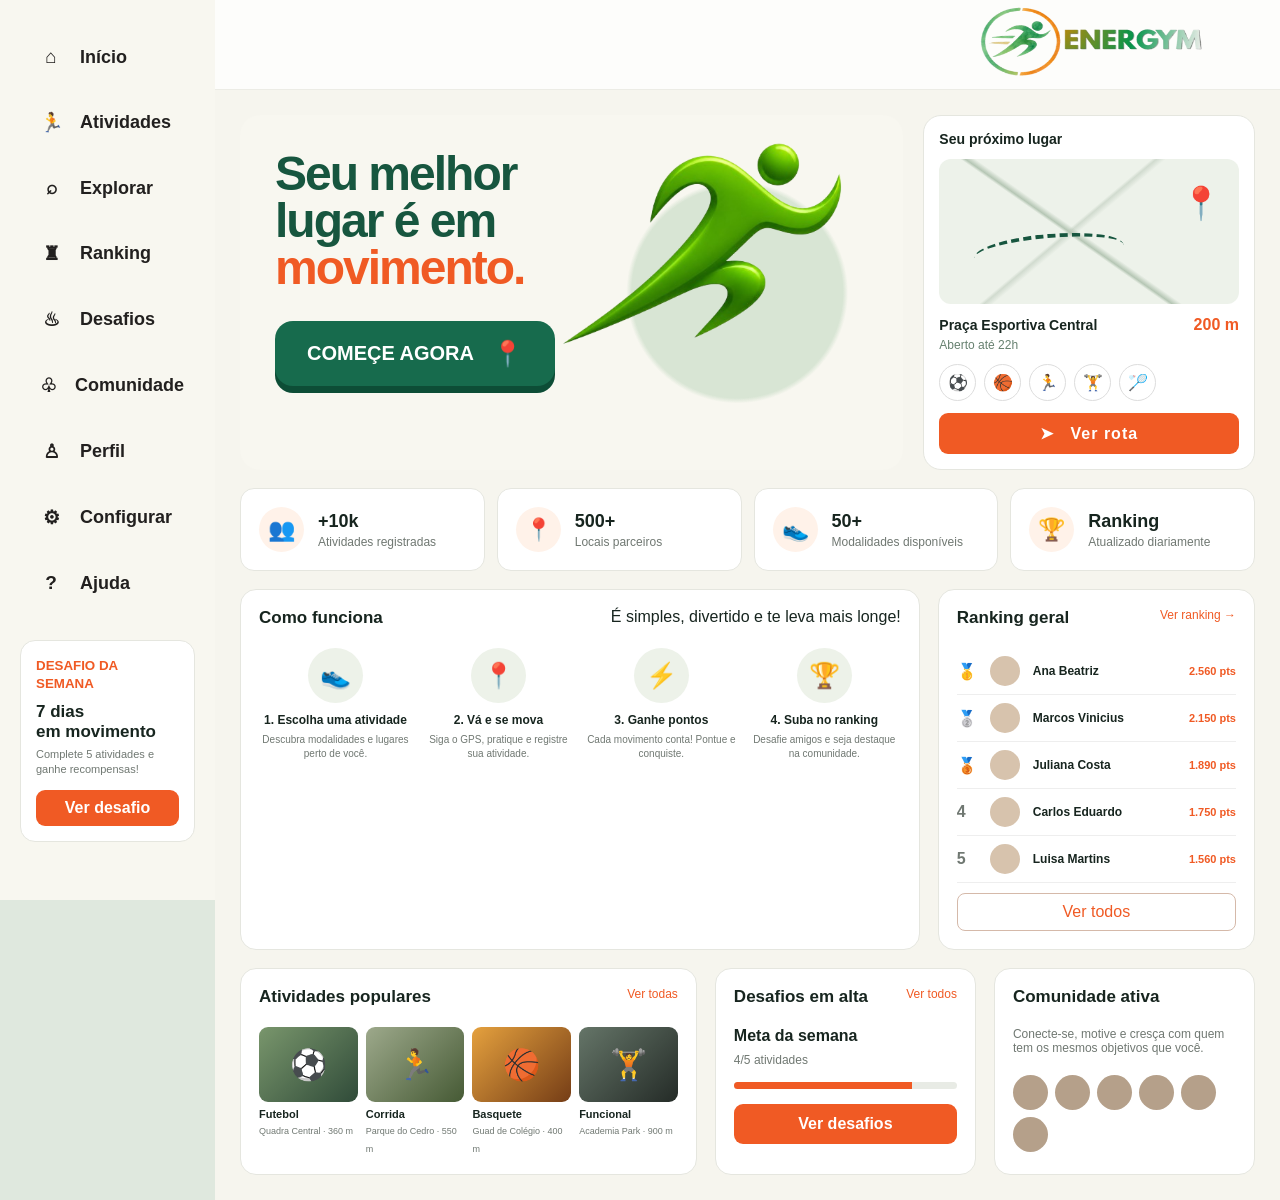
==== ola mundo/index.html @ 24ef286b "Add files via upload" ====
<!DOCTYPE html>
<html lang="en">
<head>
  <meta charset="UTF-8">
  <meta name="viewport" content="width=device-width, initial-scale=1.0">
  <title>ENERGYM</title>
  <link rel="icon" type="image/png" tamanhos="512x512" href="/icon-512x512.png(1).png">

<aside class="sidebar">


<link rel="stylesheet" href="style.css">


    <nav class="menu">

      <div class="menu-item">
        <span class="menu-icon">⌂</span>
        Início
      </div>

      <div class="menu-item">
        <span class="menu-icon">🏃</span>
        Atividades
      </div>

      <div class="menu-item">
        <span class="menu-icon">⌕</span>
        Explorar
      </div>

      <div class="menu-item">
        <span class="menu-icon">♜</span>
        Ranking
      </div>

      <div class="menu-item">
        <span class="menu-icon">♨</span>
        Desafios
      </div>

      <div class="menu-item">
        <span class="menu-icon">♧</span>
        Comunidade
      </div>

      <div class="menu-item">
        <span class="menu-icon">♙</span>
        Perfil
      </div>

      <div class="menu-item">
        <span class="menu-icon">⚙</span>
        Configurar
      </div>

      <div class="menu-item">
        <span class="menu-icon">?</span>
        Ajuda
      </div>

    </nav>

    <div class="weekly">
      <small>DESAFIO DA SEMANA</small>

      <h3>7 dias<br>em movimento</h3>

      <p>
        Complete 5 atividades e ganhe recompensas!
      </p>

      <button>Ver desafio</button>
    </div>

  </aside>

  <!-- MAIN -->
  <main class="main">

    <header class="topbar">

      <div class="notification"></div>

      <div class="profile">
        <div class="avatar">
        </div>

        <div class="profile-info">
          
          <img src="logo0.1-removebg-preview.png" alt="Logo da Empresa" width="300"
  height="75">

  </div>
        

      
      </div>

    </header>

    <section class="content">

      <!-- HERO -->
      <div class="hero">

        <div class="hero-main">

          <h1>
            Seu melhor<br>
            lugar é em<br>
            <span>movimento.</span>
          </h1>

          
          <div class="botoes">
            <button class="btn btn-explorar" onclick="explorar()">
                <span>COMEÇE AGORA</span>
                <span class="icone">📍</span>
            </button>
        
            
        </div>

          <div class="runner">
            <img src="homen_correndo-removebg-preview.png"  width="350px"></div>
        

        </div>
          
        <!-- LOCATION -->
        <div class="location-card">

          <h3>Seu próximo lugar</h3>

          <div class="map">
            <div class="route"></div>
          </div>

          <div class="location-info">

            <div>
              <strong>Praça Esportiva Central</strong>
              <span class="open">Aberto até 22h</span>
            </div>

            <span class="distance">200 m</span>

          </div>

          <div class="sports">
            <div class="sport">⚽</div>
            <div class="sport">🏀</div>
            <div class="sport">🏃</div>
            <div class="sport">🏋</div>
            <div class="sport">🏸</div>
          </div>

          <button class="route-btn">
            ➤ &nbsp; Ver rota
          </button>

        </div>

      </div>

      <!-- STATS -->
      <div class="stats">

        <div class="stat">
          <div class="stat-icon">👥</div>
          <div>
            <strong>+10k</strong>
            <span>Atividades registradas</span>
          </div>
        </div>

        <div class="stat">
          <div class="stat-icon">📍</div>
          <div>
            <strong>500+</strong>
            <span>Locais parceiros</span>
          </div>
        </div>

        <div class="stat">
          <div class="stat-icon">👟</div>
          <div>
            <strong>50+</strong>
            <span>Modalidades disponíveis</span>
          </div>
        </div>

        <div class="stat">
          <div class="stat-icon">🏆</div>
          <div>
            <strong>Ranking</strong>
            <span>Atualizado diariamente</span>
          </div>
        </div>

      </div>

      <!-- HOW IT WORKS + RANKING -->
      <div class="two-columns">

        <div class="card">

          <div class="card-title">
            <h2>Como funciona</h2>
            <span>É simples, divertido e te leva mais longe!</span>
          </div>

          <div class="steps">

            <div class="step">
              <div class="step-icon">👟</div>
              <h4>1. Escolha uma atividade</h4>
              <p>Descubra modalidades e lugares perto de você.</p>
            </div>

            <div class="step">
              <div class="step-icon">📍</div>
              <h4>2. Vá e se mova</h4>
              <p>Siga o GPS, pratique e registre sua atividade.</p>
            </div>

            <div class="step">
              <div class="step-icon">⚡</div>
              <h4>3. Ganhe pontos</h4>
              <p>Cada movimento conta! Pontue e conquiste.</p>
            </div>

            <div class="step">
              <div class="step-icon">🏆</div>
              <h4>4. Suba no ranking</h4>
              <p>Desafie amigos e seja destaque na comunidade.</p>
            </div>

          </div>

        </div>

        <div class="card">

          <div class="card-title">
            <h2>Ranking geral</h2>
            <a href="#">Ver ranking →</a>
          </div>

          <div class="ranking-item">
            <span class="rank">🥇</span>
            <div class="mini-avatar"></div>
            <strong>Ana Beatriz</strong>
            <span class="points">2.560 pts</span>
          </div>

          <div class="ranking-item">
            <span class="rank">🥈</span>
            <div class="mini-avatar"></div>
            <strong>Marcos Vinicius</strong>
            <span class="points">2.150 pts</span>
          </div>

          <div class="ranking-item">
            <span class="rank">🥉</span>
            <div class="mini-avatar"></div>
            <strong>Juliana Costa</strong>
            <span class="points">1.890 pts</span>
          </div>

          <div class="ranking-item">
            <span class="rank">4</span>
            <div class="mini-avatar"></div>
            <strong>Carlos Eduardo</strong>
            <span class="points">1.750 pts</span>
          </div>

          <div class="ranking-item">
            <span class="rank">5</span>
            <div class="mini-avatar"></div>
            <strong>Luisa Martins</strong>
            <span class="points">1.560 pts</span>
          </div>

          <button class="see-all">Ver todos</button>

        </div>

      </div>

      <!-- BOTTOM -->
      <div class="bottom-grid">

        <!-- ACTIVITIES -->
        <div class="card">

          <div class="card-title">
            <h2>Atividades populares</h2>
            <a href="#">Ver todas</a>
          </div>

          <div class="activities">

            <div class="activity">
              <div class="activity-img">⚽</div>
              <strong>Futebol</strong>
              <small>Quadra Central · 360 m</small>
            </div>

            <div class="activity">
              <div class="activity-img">🏃</div>
              <strong>Corrida</strong>
              <small>Parque do Cedro · 550 m</small>
            </div>

            <div class="activity">
              <div class="activity-img">🏀</div>
              <strong>Basquete</strong>
              <small>Guad de Colégio · 400 m</small>
            </div>

            <div class="activity">
              <div class="activity-img">🏋</div>
              <strong>Funcional</strong>
              <small>Academia Park · 900 m</small>
            </div>

          </div>

        </div>

        <!-- CHALLENGE -->
        <div class="card">

          <div class="card-title">
            <h2>Desafios em alta</h2>
            <a href="#">Ver todos</a>
          </div>

          <strong>Meta da semana</strong>

          <p style="margin-top:8px;color:#707872;font-size:12px;">
            4/5 atividades
          </p>

          <div class="progress-bar">
            <div class="progress"></div>
          </div>

          <button class="challenge-btn">
            Ver desafios
          </button>

        </div>

        <!-- COMMUNITY -->
        <div class="card">

          <div class="card-title">
            <h2>Comunidade ativa</h2>
          </div>

          <p style="color:#707872;font-size:12px;">
            Conecte-se, motive e cresça com quem tem os
            mesmos objetivos que você.
          </p>

          <div class="community">
            <div class="community-avatar"></div>
            <div class="community-avatar"></div>
            <div class="community-avatar"></div>
            <div class="community-avatar"></div>
            <div class="community-avatar"></div>
            <div class="community-avatar"></div>
          </div>

        </div>

      </div>

    </section>

  </main>

</div>

<!-- MOBILE NAV -->
<nav class="mobile-nav">

 
  <div>
    🏃
    <br>Atividades
  </div>

  <div class="plus">
    +
  </div>

  <div>
    📊
    <br>Ranking
  </div>

  <div>
    👤
    <br>Perfil
  </div>
 
</nav>



  
</body>
</html>
---- ola mundo/style.css ----
* {
      margin: 0;
      padding: 0;
      box-sizing: border-box;
    }


    :root {
      --green: #17563f;
      --green-light: #e8f0e8;
      --orange: #f05a24;
      --orange-dark: #dd4e1d;
      --cream: #f7f5ed;
      --white: #fff;
      --text: #17251f;
      --muted: #707872;
      --border: #e5e6df;
    }

    body {
      font-family: Arial, Helvetica, sans-serif;
      background: #dfe8de;
      color: var(--text);
    ;
    }

    button {
      font: inherit;
      cursor: pointer;
      border: 0;
    }

   

    .app {
      min-height: 100vh;
      display: flex;
    }

  

    .sidebar {
      width: 215px;
      background: #f8f7f0;
      padding: 28px 20px;
      position: fixed;
      left: 0;
      top: 0;
      bottom: 0;
      z-index: 20;
    }

    div.logo {
      display: flex;
      justify-content: start;
      align-items:center;
      height: 50px;
      margin-bottom: 30px;
map-responsive{

    overflow:hidden;

    padding-bottom:56.25%;

    position:relative;

    height:0;

}

.map-responsive iframe{

    left:0;

    top:0;

    height:100%;

    width:100%;

    position:absolute;

}
      
    }

    .menu {
      display: flex;
      flex-direction: column;
      gap: 7px;
    }

    .menu-item {
      display: flex;
      align-items: center;
      gap: 18px;
      padding: 18px 20px;
      border-radius: 14px;
      text-decoration: none;
      color: #22201f;
      font-size: 18px;
      font-weight: 600;
      transition: all 0.25s ease;
    }

    .menu-item:hover {
      background:rgb(255, 95, 2);
      color: green;
    }

    .menu-item.active {
      background: var(--orange);
      color: white;
    }

    .menu-icon {
      width: 22px;
      text-align: center;
      font-size: 19px;
      
    }

    .weekly {
      margin-top: 28px;
      padding: 15px;
      background: white;
      border-radius: 15px;
      border: 1px solid var(--border);
    }

    .weekly small {
      color: var(--orange);
      font-weight: 800;
    }

    .weekly h3 {
      margin: 10px 0 5px;
      font-size: 17px;
    }

    .weekly p {
      color: var(--muted);
      font-size: 11px;
      line-height: 1.4;
    }

    .weekly button {
      margin-top: 12px;
      width: 100%;
      background: var(--orange);
      color: white;
      padding: 9px;
      border-radius: 9px;
      font-weight: bold;
    }

    
    .main {
  
      margin-left: 215px;
      width: calc(100% - 215px);
      background: #f6f5ee;
      min-height: 100vh;
      justify-content: center;
      align-items: center;
    }

    .topbar {
      height: 90px;
      background: rgba(255,255,255,.8);
      border-bottom: 1px solid #ecece5;
      display: flex;
      justify-content: flex-end;
      align-items: center;
      padding: 0 30px;
      gap: 25px;
    }

    .notification {
      font-size: 23px;
    }

    .profile {
      display: flex;
      align-items: center;
      gap: 10px;
    }

    .avatar {
      width: 42px;
      height: 42px;
      border-radius: 50%;
       display: flex;
      justify-content: center;
      align-items: center;
      color: white;
      font-weight: bold;
    }

    .profile-info strong {
      display: block;
      font-size: 13px;
    }

    .profile-info small {
      color: var(--muted);
    }

    .content {
      padding: 25px;
      max-width: 1250px;
      margin: auto;
    }

    /* =========================
       HERO
    ========================= */

    .hero {
      display: grid;
      grid-template-columns: 1.6fr .8fr;
      gap: 20px;
      margin-bottom: 18px;
    }

    .hero-main {
      min-height: 350px;
      padding: 35px;
      border-radius: 20px;
      background:
        radial-gradient(circle at 75% 50%, #d8e5d4 0 20%, transparent 21%),
        #f8f7f0;
      overflow: hidden;
      position: relative;
    }

    .hero-main h1 {
      max-width: 400px;
      font-size: 48px;
      line-height: .98;
      letter-spacing: -2px;
      color: var(--green);
      text-align:left;
    }

    .hero-main h1 span {
      color: var(--orange);
  
    }
    .botoes {
      display: flex;
      gap: 20px;
      margin-top: 30px;
      flex-wrap: wrap;
  }
  
  .btn {
      border: none;
      padding: 18px 30px;
      min-width: 280px;
  
      border-radius: 18px;
  
      font-size: 20px;
      font-weight: 700;
  
      display: flex;
      align-items: center;
      justify-content: center;
      gap: 18px;
  
      cursor: pointer;
  
      transition:
          transform 0.2s ease,
          box-shadow 0.2s ease,
          background 0.2s ease;
  }
  
  /* Botão verde */
  .btn-explorar {
      background: #176b4d;
      color: white;
  
      box-shadow: 0 7px 0 #0d4d36;
  }
  
 
  
  /* Quando passa o mouse */
  .btn:hover {
      transform: translateY(-5px);
  }
  
  /* Quando clica */
  .btn:active {
      transform: translateY(3px);
      box-shadow: 0 3px 0 #0d4d36;
  }
  
  .btn-atividade:active {
      box-shadow: 0 3px 0 #c93618;
  }
  
  /* Ícones */
  .icone {
      font-size: 25px;
      transition: transform 0.3s ease;
  }
  
  .btn:hover .icone {
      transform: scale(1.25) rotate(8deg);
  }
  

   

    .runner {
      position: absolute;
     justify-content: center;
      align-items: center;
      right: 25px;
      bottom: 20px;
      font-size: 100px;
      color: var(--green);
      
      
    }

    

    .location-card {
      background: white;
      border-radius: 18px;
      padding: 15px;
      border: 1px solid var(--border);
    }

    .location-card h3 {
      font-size: 14px;
      margin-bottom: 12px;
    }

    .map {
      height: 145px;
      border-radius: 12px;
      background:
        linear-gradient(35deg, transparent 45%, #b5c6b4 46%, transparent 48%),
        linear-gradient(140deg, transparent 45%, #d1dbcf 46%, transparent 48%),
        #edf2ea;
      position: relative;
      overflow: hidden;
    }

    .map::after {
      content: "📍";
      position: absolute;
      right: 18px;
      top: 25px;
      font-size: 32px;
      animation: name duration timing-function delay iteration-count direction fill-mode;
    }

    .route {
      position: absolute;
      left: 35px;
      top: 75px;
      width: 150px;
      height: 35px;
      border-top: 4px dashed var(--green);
      border-radius: 50%;
      transform: rotate(-5deg);
    }

    .location-info {
      display: flex;
      justify-content: space-between;
      margin-top: 12px;
    }

    .location-info strong {
      font-size: 14px;
    }

    .distance {
      color: var(--orange);
      font-weight: bold;
    }

    .open {
      display: block;
      margin-top: 4px;
      color: #66806f;
      font-size: 12px;
    }

    .sports {
      display: flex;
      gap: 8px;
      margin: 12px 0;
    }

    .sport {
      width: 37px;
      height: 37px;
      border: 1px solid #ddd;
      border-radius: 50%;
      display: flex;
      justify-content: center;
      align-items: center;
    }

    .route-btn {
      width: 100%;
      background: var(--orange);
      color: white;
      padding: 11px;
      border-radius: 9px;
      font-weight: bold;
      letter-spacing: 1px;
    
    }

    a {
      color: white; 
      text-decoration: none; 
      t;
    }
    
      
    

  
    .stats {
      display: grid;
      grid-template-columns: repeat(4, 1fr);
      gap: 12px;
      margin-bottom: 18px;
    }

    .stat {
      background: white;
      padding: 18px;
      border-radius: 14px;
      border: 1px solid var(--border);
      display: flex;
      gap: 14px;
      align-items: center;
    }

    .stat-icon {
      width: 45px;
      height: 45px;
      border-radius: 50%;
      background: #fff2e9;
      display: flex;
      align-items: center;
      justify-content: center;
      font-size: 22px;
    }

    .stat strong {
      font-size: 18px;
    }

    .stat span {
      display: block;
      color: var(--muted);
      font-size: 12px;
      margin-top: 3px;
    }

    /* =========================
       CARDS
    ========================= */

    .two-columns {
      display: grid;
      grid-template-columns: 1.5fr .7fr;
      gap: 18px;
      margin-bottom: 18px;
    }

    .card {
      background: white;
      border: 1px solid var(--border);
      border-radius: 16px;
      padding: 18px;
    }

    .card-title {
      display: flex;
      justify-content: space-between;
      margin-bottom: 20px;
    }

    .card-title h2 {
      font-size: 17px;
    }

    .card-title a {
      color: var(--orange);
      font-size: 12px;
    }

    .steps {
      display: grid;
      grid-template-columns: repeat(4,1fr);
      gap: 10px;
    }

    .step {
      text-align: center;
      position: relative;
    }

    .step-icon {
      width: 55px;
      height: 55px;
      background: #edf2e9;
      border-radius: 50%;
      display: flex;
      align-items: center;
      justify-content: center;
      margin: auto auto 10px;
      font-size: 25px;
    }

    .step h4 {
      font-size: 12px;
      margin-bottom: 6px;
    }

    .step p {
      color: var(--muted);
      font-size: 10px;
      line-height: 1.4;
    }

    /* =========================
       RANKING
    ========================= */

    .ranking-item {
      display: grid;
      grid-template-columns: 25px 35px 1fr auto;
      align-items: center;
      gap: 8px;
      padding: 8px 0;
      border-bottom: 1px solid #eee;
    }

    .ranking-item:last-child {
      border-bottom: 0;
    }

    .rank {
      font-weight: bold;
      color: var(--muted);
    }

    .mini-avatar {
      width: 30px;
      height: 30px;
      border-radius: 50%;
      background: #d7c3ad;
    }

    .ranking-item strong {
      font-size: 12px;
    }

    .points {
      color: var(--orange);
      font-size: 11px;
      font-weight: bold;
    }
.imagem-hero{
  display:block;
  width: 45px;
  height: auto;
  margin: 40 auto;
}
    .see-all {
      width: 100%;
      padding: 9px;
      border: 1px solid #d5b9a9;
      border-radius: 8px;
      background: white;
      color: var(--orange);
      margin-top: 10px;
    }

    /* =========================
       BOTTOM
    ========================= */

    .bottom-grid {
      display: grid;
      grid-template-columns: 1.4fr .8fr .8fr;
      gap: 18px;
    }

    .activities {
      display: grid;
      grid-template-columns: repeat(4,1fr);
      gap: 8px;
    }

    .activity {
      overflow: hidden;
    }

    .activity-img {
      height: 75px;
      border-radius: 9px;
      background:
        linear-gradient(135deg,#79966c,#304b39);
      display: flex;
      align-items: center;
      justify-content: center;
      font-size: 30px;
    }

    .activity:nth-child(2) .activity-img {
      background: linear-gradient(135deg,#9da98b,#465a35);
    }

    .activity:nth-child(3) .activity-img {
      background: linear-gradient(135deg,#e5a13e,#753d16);
    }

    .activity:nth-child(4) .activity-img {
      background: linear-gradient(135deg,#657568,#242b27);
    }

    .activity strong {
      display: block;
      font-size: 11px;
      margin-top: 6px;
    }

    .activity small {
      color: var(--muted);
      font-size: 9px;
    }

    .progress-bar {
      height: 7px;
      background: #e8ebe5;
      border-radius: 20px;
      overflow: hidden;
      margin: 15px 0;
    }

    .progress {
      width: 80%;
      height: 100%;
      background: var(--orange);
    }

    .challenge-btn {
      width: 100%;
      background: var(--orange);
      color: white;
      padding: 11px;
      border-radius: 9px;
      font-weight: bold;
    }

    .community {
      display: flex;
      flex-wrap: wrap;
      gap: 7px;
      margin-top: 20px;
    }

    .community-avatar {
      width: 35px;
      height: 35px;
      background: #b5a08a;
      border-radius: 50%;
    }

    /* =========================
       MOBILE
    ========================= */

    .mobile-nav {
      display: none;
    }

    @media(max-width: 900px) {

      .sidebar {
        display: none;
      }

      .main {
        margin-left: 0;
        width: 100%;
        padding-bottom: 75px;
      }

      .topbar {
        height: 70px;
        padding: 0 18px;
      }

      .profile-info {
        display: none;
      }

      .content {
        padding: 15px;
      }

      .hero {
        display: block;
      }

      .hero-main {
        min-height: 320px;
        padding: 25px 20px;
      }

      .hero-main h1 {
        font-size: 37px;
        max-width: 310px;
      }

      .runner {
        font-size: 85px;
        right: 15px;
        bottom: 20px;
      }

      .location-card {
        margin-top: 12px;
      }

      .stats {
        grid-template-columns: repeat(2,1fr);
      }

      .two-columns {
        grid-template-columns: 1fr;
      }

      .bottom-grid {
        grid-template-columns: 1fr;
      }

      .steps {
        grid-template-columns: repeat(2,1fr);
        gap: 20px;
      }

      .mobile-nav {
        position: fixed;
        display: flex;
        z-index: 100;
        bottom: 0;
        left: 0;
        right: 0;
        height: 65px;
        background: white;
        border-top: 1px solid #ddd;
        justify-content: space-around;
        align-items: center;
      }

      .mobile-nav div {
        font-size: 11px;
        text-align: center;
        color: #6b746e;
      }

      .mobile-nav .plus {
        width: 52px;
        height: 52px;
        margin-top: -25px;
        background: var(--orange);
        color: white;
        border-radius: 50%;
        display: flex;
        align-items: center;
        justify-content: center;
        font-size: 28px;
        border: 5px solid #f6f5ee;
      }
    }

    @media(max-width: 500px) {

      .hero-buttons {
        flex-direction: column;
      }

      .stats {
        gap: 8px;
      }

      .stat {
        padding: 12px;
      }

      .stat strong {
        font-size: 15px;
      }

      .activities {
        grid-template-columns: repeat(2,1fr);
        gap: 12px;
      }

      .activity-img {
        height: 100px;
      }
    }
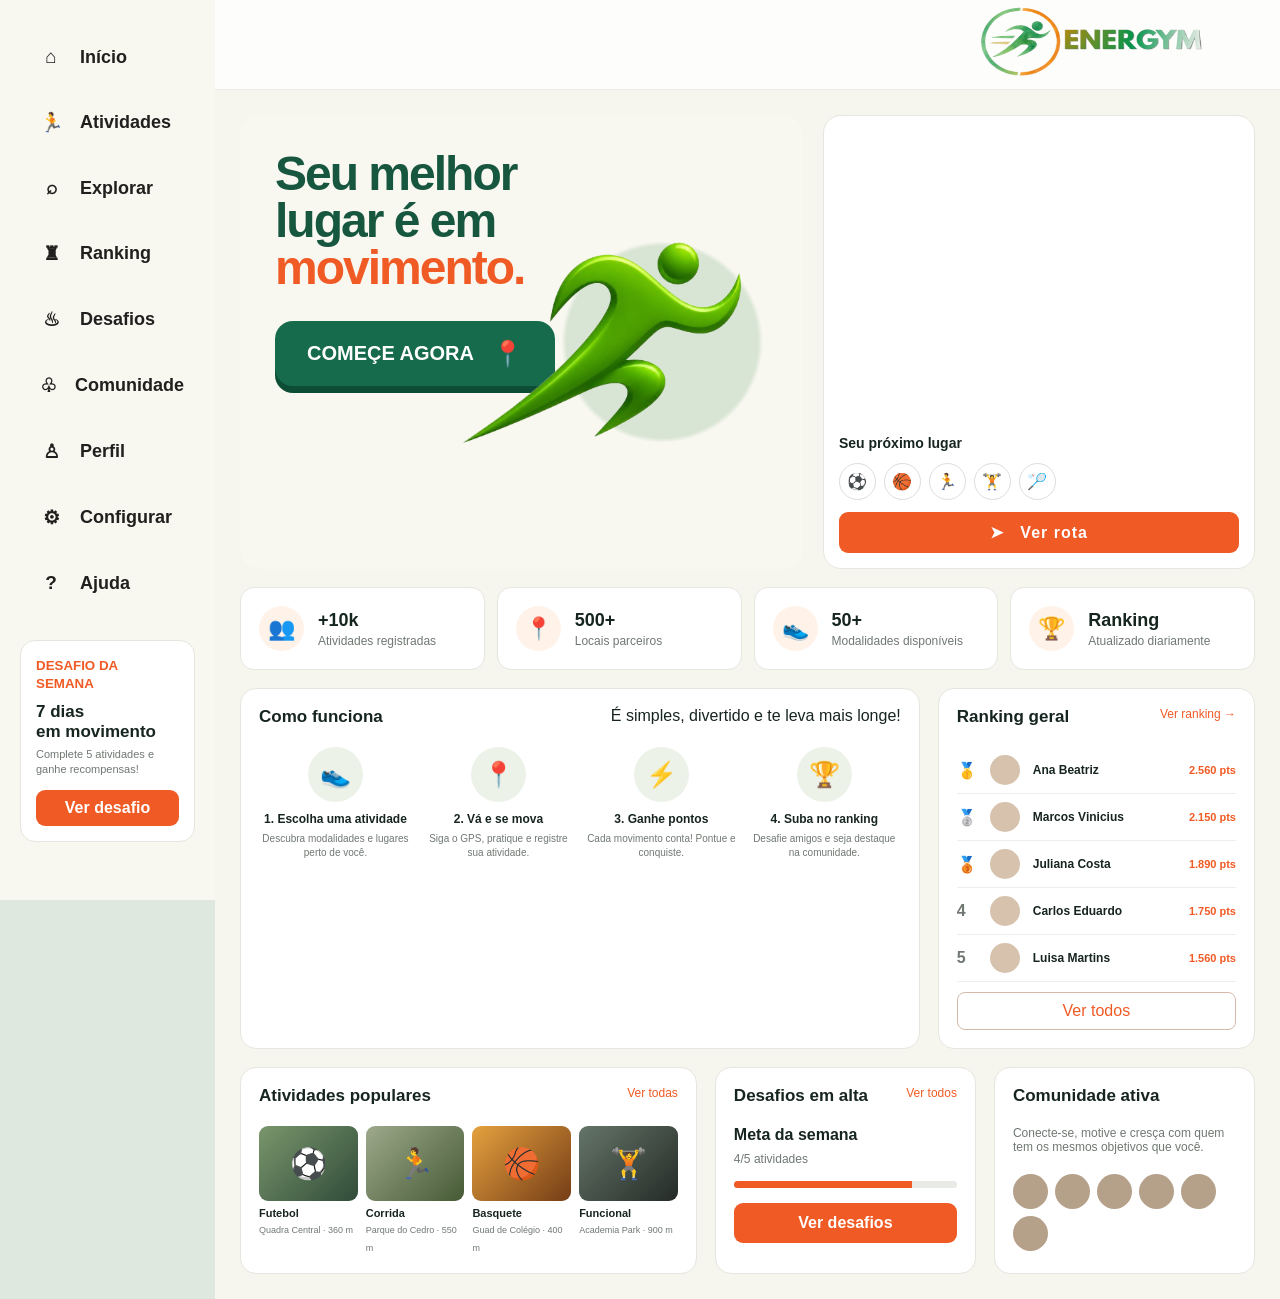
==== commit 70606c28: "Rename teste.html to index.html" ====
--- a/ola mundo/index.html
+++ b/ola mundo/index.html
@@ -130,23 +130,10 @@
           
         <!-- LOCATION -->
         <div class="location-card">
+          <iframe src="https://www.google.com/maps/embed?pb=!1m18!1m12!1m3!1d1985.051706144907!2d-35.28840171533951!3d-5.698196768955358!2m3!1f0!2f0!3f0!3m2!1i1024!2i768!4f13.1!3m3!1m2!1s0x7b3a9320d989ad3%3A0xce6e2f280dedb649!2sCentro%20Estadual%20de%20Educa%C3%A7%C3%A3o%20Profissional%20H%C3%A9lio%20Xavier%20de%20Vasconcelos!5e0!3m2!1spt-BR!2sbr!4v1787850625474!5m2!1spt-BR!2sbr" width="400" height="300" style="border:0;" allowfullscreen="" loading="lazy" referrerpolicy="strict-origin-when-cross-origin"></iframe>
 
           <h3>Seu próximo lugar</h3>
-
-          <div class="map">
-            <div class="route"></div>
-          </div>
-
-          <div class="location-info">
-
-            <div>
-              <strong>Praça Esportiva Central</strong>
-              <span class="open">Aberto até 22h</span>
-            </div>
-
-            <span class="distance">200 m</span>
-
-          </div>
+        
 
           <div class="sports">
             <div class="sport">⚽</div>
@@ -157,7 +144,7 @@
           </div>
 
           <button class="route-btn">
-            ➤ &nbsp; Ver rota
+          <a href="https://maps.app.goo.gl/r9fsLKFyhnRFyW9E6"  > ➤ &nbsp; Ver rota</a>
           </button>
 
         </div>
@@ -414,4 +401,4 @@
 
   
 </body>
-</html>+</html>
